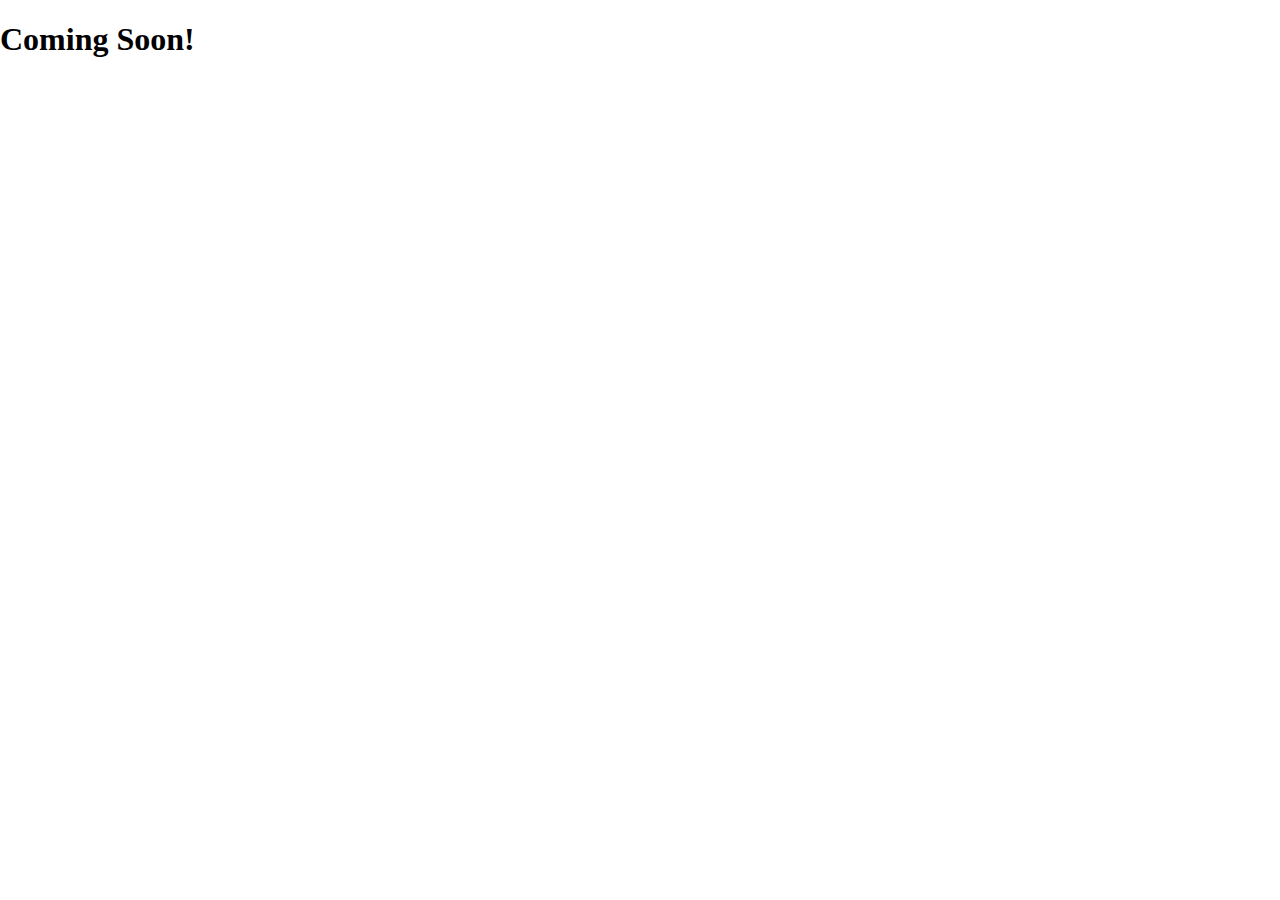
==== index.html @ 394163b6 "Basic starting point" ====
<!DOCTYPE html>
<html>
    <head>
        <meta name="viewport" content="width=device-width, initial-scale=1">
        <link rel="stylesheet" href="css/styles.css">
        <meta name="author" content="Susan Briggs">
        <meta name="description" content="Learning project - role playing game from Scrimba.com">
        <title>Susan's Scrimba.com Role Playing Game</title>
        <meta name="keywords" content="JavaScript, Scrimba, RPG">
    </head>
    <body>
        <h1> Coming Soon!</h1>
    </body>
</html>
---- css/styles.css ----
body{
    margin: 0;
}
img{
    max-width: 100%;
}
/* ---------------------- */
/* typography */
/* ---------------------- */

/* ---------------------- */
/* layout */
/* ---------------------- */
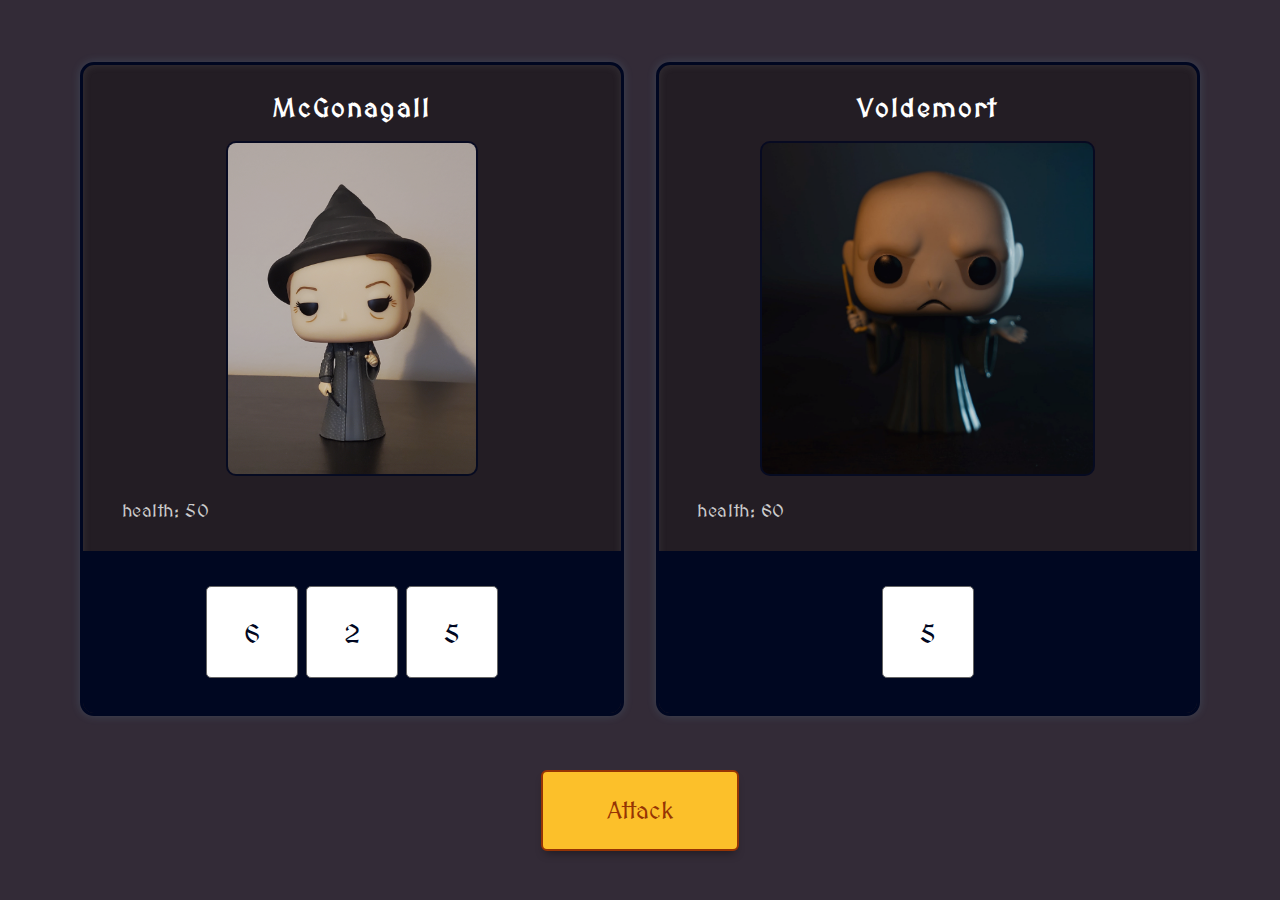
==== commit 0e71300b: "Part 2 complete" ====
--- a/index.html
+++ b/index.html
@@ -7,8 +7,22 @@
         <meta name="description" content="Learning project - role playing game from Scrimba.com">
         <title>Susan's Scrimba.com Role Playing Game</title>
         <meta name="keywords" content="JavaScript, Scrimba, RPG">
+        <link rel="preconnect" href="https://fonts.googleapis.com">
+        <link rel="preconnect" href="https://fonts.gstatic.com" crossorigin>
+        <link href="https://fonts.googleapis.com/css2?family=MedievalSharp&display=swap" rel="stylesheet">
     </head>
     <body>
-        <h1> Coming Soon!</h1>
+        <main>
+            <div id="hero">
+
+            </div>
+            <div id="villian">
+
+            </div>
+        </main>
+        <section id="actions">
+            <button id="attack-button">Attack</button>
+        </section>
+        <script src="js/index.js" type="module"></script>
     </body>
 </html>--- a/css/styles.css
+++ b/css/styles.css
@@ -1,14 +1,198 @@
+html, body {
+    padding: 0;
+    margin: 0;    
+    background: rgb(51,43,55);
+    background: radial-gradient(circle, rgba(51,43,55,1) 0%, rgba(51,43,55,1) 100%);
+    display: flex;
+    flex-direction: column;
+    align-items: center;
+    color:#fff;
+    font-family: 'MedievalSharp', cursive;
+}
+main {
+    display:flex;
+    flex-direction: column;
+    align-items: center;
+    margin-top: .5rem;
+} 
 
-body{
-    margin: 0;
+.character-card {
+    margin-top: .5rem;
+    height:40vh;
+    width: 70vw;
+    max-width: 260px;
+    max-height: 400px;
+    /* without min height the health display disappears when it scales small */
+    min-height: 300px;
+    padding: 1vh 1vw;
+    font-size: 1.6rem;
+    color: white;
+    border-radius: 14px;
+    position: relative;
+    background: #231d24;
+    text-align: center;
+    overflow: hidden;
+    border: 0.2rem solid #000721;
+    box-shadow: inset 0px 0px 6px 2px rgba(100,100,100,0.2),
+                0px 0px 10px rgba(117,182,214,0.2);
 }
-img{
-    max-width: 100%;
+
+.name {
+    margin: 1vh 0;
+    width:100%;
+    letter-spacing: 0.08em;
+    font-size: 90%;
 }
-/* ---------------------- */
-/* typography */
-/* ---------------------- */
 
-/* ---------------------- */
-/* layout */
-/* ---------------------- */
+.avatar {
+    object-fit: cover;
+    border: 2px solid #000721;
+    max-width: 90%;
+    max-height: 70%;
+    opacity: 0.8;
+    border-radius: 10px;
+    background-color: rgba(0, 7, 33, 0.8);
+}
+
+.health {
+    font-size:1.1rem;
+    font-weight: normal;
+    width:90%;
+    text-align: left;
+    margin: 1vh 5%;
+    color:#ccc;
+    letter-spacing: 0.03em
+}
+
+.health b {
+    font-weight: bold;
+    color:#fff;
+}
+
+.health-bar-outer {
+    background: #171217;
+    height: 1vh;
+    width:90%;
+    margin: 0 5%;
+    border-radius: 2px;
+}
+
+.health-bar-outer .health-bar-inner {
+    background: #466d34;
+    height: 100%;
+    border-radius: 2px;
+}
+
+.health-bar-outer .health-bar-inner.danger {
+    background:#d1435f;
+}
+
+.avatar-container{
+    width: 100%;
+    height: 80%;
+}
+
+.dice-container {
+    width:100%;
+    height: 20%;
+    position: absolute;
+    bottom:0;
+    left:0px;
+    right:0;
+    background: #000721;
+    display: flex;
+    justify-content: center;
+    align-items: center;
+    gap: .5rem;
+}
+
+.dice, .placeholder-dice{
+    height:5.5vh;
+    width:5.5vh;
+    background: #fff;   
+    border-radius: 5px;
+    border:1px solid #666;
+    color:#000721;
+    text-align: center;
+    line-height: 6vh;
+}
+
+.dice-container .placeholder-dice{
+    background-color: transparent;
+}
+
+button {
+    margin-top: .5rem;
+    font-family: 'MedievalSharp', cursive;
+    background-color: #fcc02a;
+    border: 2px solid #963404;
+    outline: none;
+    padding-left:5vw;
+    padding-right:5vw;
+    text-align: center;
+    text-decoration: none;
+    display: inline-block;
+    font-size: 1.5rem;
+    border-radius: 6px;
+    cursor: pointer;
+    color:#963404;
+    height:9vh;
+    box-shadow: 0px 6px 10px -4px rgba(0,0,0,0.4);
+}
+
+button:focus { outline: 0 }
+
+.end-game{
+    margin-top: 25%;
+    text-align: center;
+}
+
+.end-emoji{
+    font-size: 80px;
+}
+
+/* media query */
+@media(min-width:550px){
+    main {
+         flex-direction: row;
+         margin:6vh 5vw;
+         justify-content: center;
+         width:86vw;
+         gap: 2rem;
+     } 
+    button {
+        margin-top: 0;
+    }
+    .dice-container .dice, .dice-container .placeholder-dice{
+        width:10vh;
+        height: 10vh;
+        line-height: 10.5vh;
+    }
+    .avatar-container{
+        height: 75%;
+    }
+    .dice-container {
+        height: 25%;
+        border-bottom-left-radius: 3px;
+        border-bottom-right-radius: 3px;
+    }
+    .character-card {
+        border: 0.2rem solid #000721;
+        height:70vh;
+        width:40vw;
+        max-height: unset;
+        max-width: unset;
+        min-height: 430px;
+        
+    }    
+    .health {
+        margin: 2vh 5%;
+    }
+    .avatar {
+        /* width: 25vh; */
+    }
+    .name {
+        margin: 2vh 0;
+        font-size: 100%;
+    }
+}
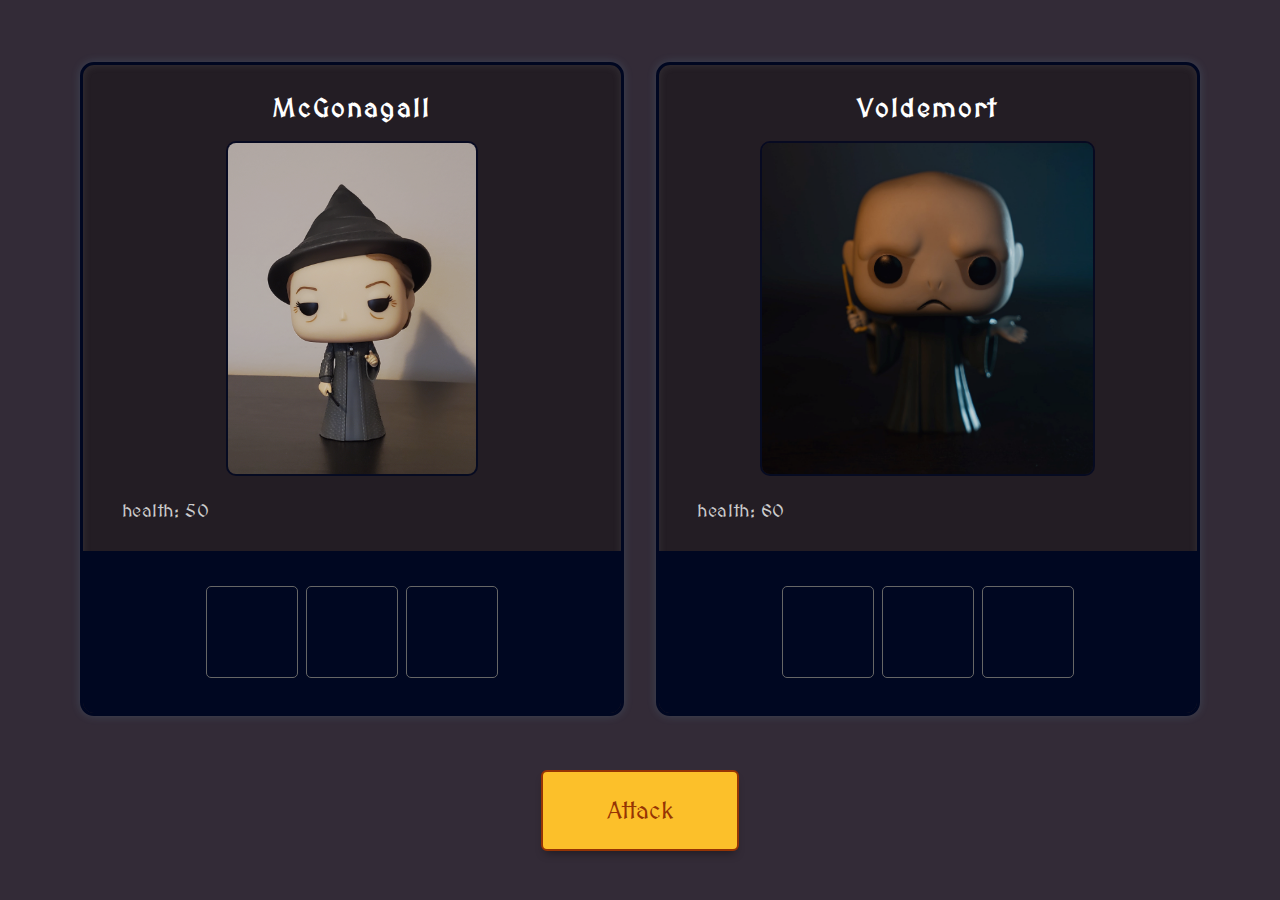
==== commit cabbde51: "almost fully working" ====
--- a/index.html
+++ b/index.html
@@ -12,16 +12,15 @@
         <link href="https://fonts.googleapis.com/css2?family=MedievalSharp&display=swap" rel="stylesheet">
     </head>
     <body>
-        <main>
+        <main id="main">
             <div id="hero">
-
             </div>
             <div id="villian">
-
             </div>
         </main>
         <section id="actions">
             <button id="attack-button">Attack</button>
+            <button id="reset-button">New Game</button>
         </section>
         <script src="js/index.js" type="module"></script>
     </body>
--- a/css/styles.css
+++ b/css/styles.css
@@ -143,7 +143,7 @@
 button:focus { outline: 0 }
 
 .end-game{
-    margin-top: 25%;
+    /* margin-top: 25%; */
     text-align: center;
 }
 
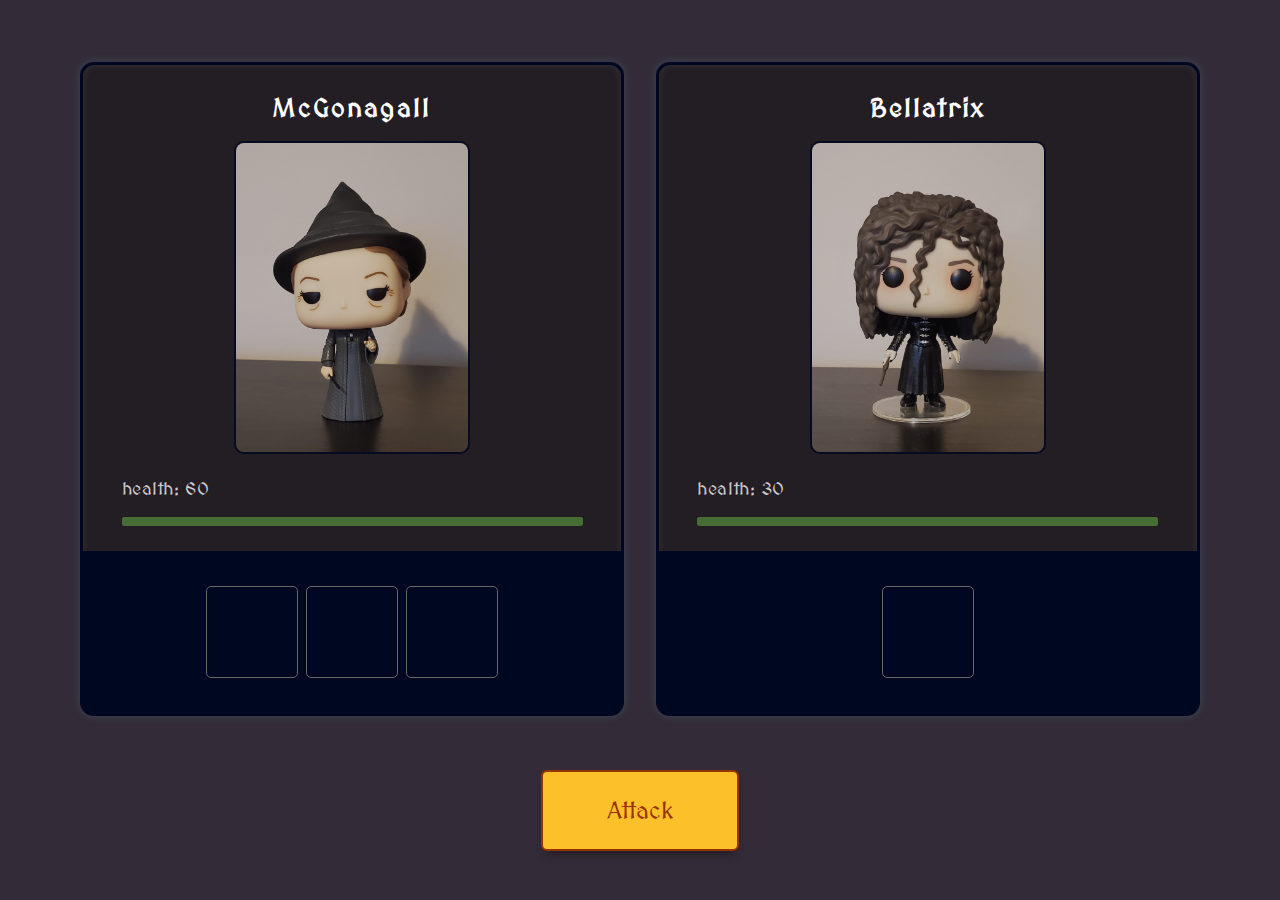
==== commit bb18d836: "ready to test out flex" ====
--- a/index.html
+++ b/index.html
@@ -14,13 +14,20 @@
     <body>
         <main id="main">
             <div id="hero">
+                <div class="character-card">
+
+                </div>
             </div>
             <div id="villian">
+                <div class="character-card">
+                    
+                </div>
             </div>
         </main>
         <section id="actions">
             <button id="attack-button">Attack</button>
             <button id="reset-button">New Game</button>
+            <button id="next-button">Next Round</button>
         </section>
         <script src="js/index.js" type="module"></script>
     </body>
--- a/css/styles.css
+++ b/css/styles.css
@@ -89,7 +89,7 @@
 
 .avatar-container{
     width: 100%;
-    height: 80%;
+    height: 70%;
 }
 
 .dice-container {
@@ -150,6 +150,12 @@
 .end-emoji{
     font-size: 80px;
 }
+.dead{
+    position: relative;
+    top: 200px;
+    left: 50px;
+    /* font-size: 100px; */
+}
 
 /* media query */
 @media(min-width:550px){
@@ -169,7 +175,7 @@
         line-height: 10.5vh;
     }
     .avatar-container{
-        height: 75%;
+        height: 70%;
     }
     .dice-container {
         height: 25%;
@@ -188,11 +194,9 @@
     .health {
         margin: 2vh 5%;
     }
-    .avatar {
-        /* width: 25vh; */
-    }
     .name {
         margin: 2vh 0;
         font-size: 100%;
     }
-}
+
+}
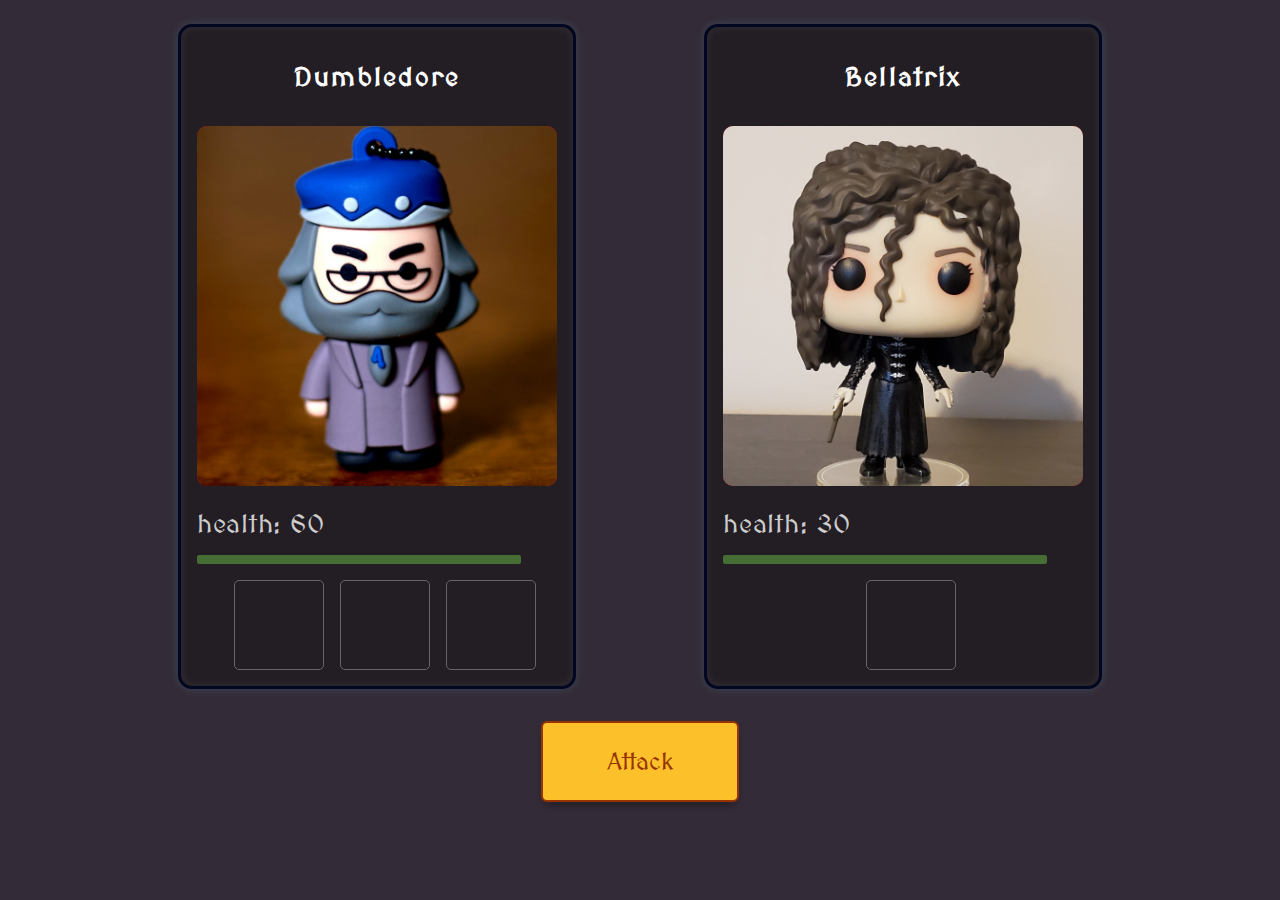
==== commit cd937c70: "add pause time" ====
--- a/index.html
+++ b/index.html
@@ -2,7 +2,7 @@
 <html>
     <head>
         <meta name="viewport" content="width=device-width, initial-scale=1">
-        <link rel="stylesheet" href="css/styles.css">
+        <link rel="stylesheet" href="css/styling.css">
         <meta name="author" content="Susan Briggs">
         <meta name="description" content="Learning project - role playing game from Scrimba.com">
         <title>Susan's Scrimba.com Role Playing Game</title>
@@ -20,7 +20,7 @@
             </div>
             <div id="villian">
                 <div class="character-card">
-                    
+
                 </div>
             </div>
         </main>
--- a/css/styling.css
+++ b/css/styling.css
@@ -0,0 +1,163 @@
+* {
+    box-sizing: border-box;
+}
+
+body{
+    margin: 0;
+    padding: 0;
+    background: rgb(51,43,55);
+    background: radial-gradient(circle, rgba(51,43,55,1) 0%, rgba(51,43,55,1) 100%);
+    color:#fff;
+    font-family: 'MedievalSharp', cursive;
+}
+main{
+    display: flex;
+    flex-direction: column;
+}
+
+img {
+    /* max-width: 200px;
+    max-height: 200px; */
+    object-fit: cover;
+}
+#hero,
+#villian{
+    margin: 1.5rem 0;
+}
+.character-card{
+    min-height: 70vh;
+    display: flex;
+    flex-direction: column;
+    justify-content: space-between;
+
+    border: 0.2rem solid #000721;
+    box-shadow: inset 0px 0px 6px 2px rgba(100,100,100,0.2),
+    0px 0px 10px rgba(117,182,214,0.2);
+    background: #231d24;
+    border-radius: 14px;
+    padding: 0 1rem;
+}
+.avatar-container{
+    max-height: min-content;
+}
+.avatar{
+    border-radius: 10px;
+    background-color: rgba(248, 3, 3, 1);
+    width: 60%;
+    max-height: 60%;
+    object-fit: fill;
+}
+
+/* typography */
+.character-card{
+    text-align: center;
+    font-size: 1.6rem;
+    color: white;
+}
+.name{
+    letter-spacing: 0.08em;
+}
+.health{
+    color:#ccc;
+    letter-spacing: 0.03em;
+    text-align: left;
+    margin-top: 1rem;
+    margin-bottom: 1rem;
+}
+.health b {
+    font-weight: bold;
+    color:#fff;
+
+}
+
+.health-bar-outer {
+    background: #171217;
+    height: 1vh;
+    width:90%;
+    border-radius: 2px;
+}
+
+.health-bar-outer .health-bar-inner {
+    background: #466d34;
+    height: 100%;
+    border-radius: 2px;
+}
+
+.health-bar-outer .health-bar-inner.danger {
+    background:#d1435f;
+}
+
+#actions{
+    text-align: center;
+}
+button {
+    margin-top: .5rem;
+    font-family: 'MedievalSharp', cursive;
+    background-color: #fcc02a;
+    border: 2px solid #963404;
+    outline: none;
+    padding-left:5vw;
+    padding-right:5vw;
+    text-align: center;
+    text-decoration: none;
+    display: inline-block;
+    font-size: 1.5rem;
+    border-radius: 6px;
+    cursor: pointer;
+    color:#963404;
+    height:9vh;
+    box-shadow: 0px 6px 10px -4px rgba(0,0,0,0.4);
+}
+
+button:focus { outline: 0 }
+
+/* DICE AREA */
+.dice-container{
+    display: flex;
+    justify-content: center;
+    padding-top: 1rem;
+    padding-bottom: 1rem;
+    max-height: 10%;
+}
+.placeholder-dice,
+.dice{
+    min-height: 10vh;
+    min-width: 10vh;
+    background: #fff;   
+    border-radius: 5px;
+    border:1px solid #666;
+    color:#000721;
+    text-align: center;
+    margin-left: 1rem;
+    line-height: 2.5em;
+}
+.dice-container .placeholder-dice{
+    background-color: transparent;
+}
+.dice{
+    display: flex;
+    align-items: center;
+    justify-content: center;
+}
+.dice p{
+    flex: 0 2 5em
+}
+
+/* media query */
+@media(min-width:600px){
+    main{
+        flex-direction: row;
+        justify-content: center;
+
+    }
+    .character-card{
+        max-height: 80vh;
+        margin-left:5vw;
+        margin-right:5vw
+    }
+    .avatar{
+        min-width: 40vh;
+        max-height: 40vh;
+        object-fit: cover;
+    }
+}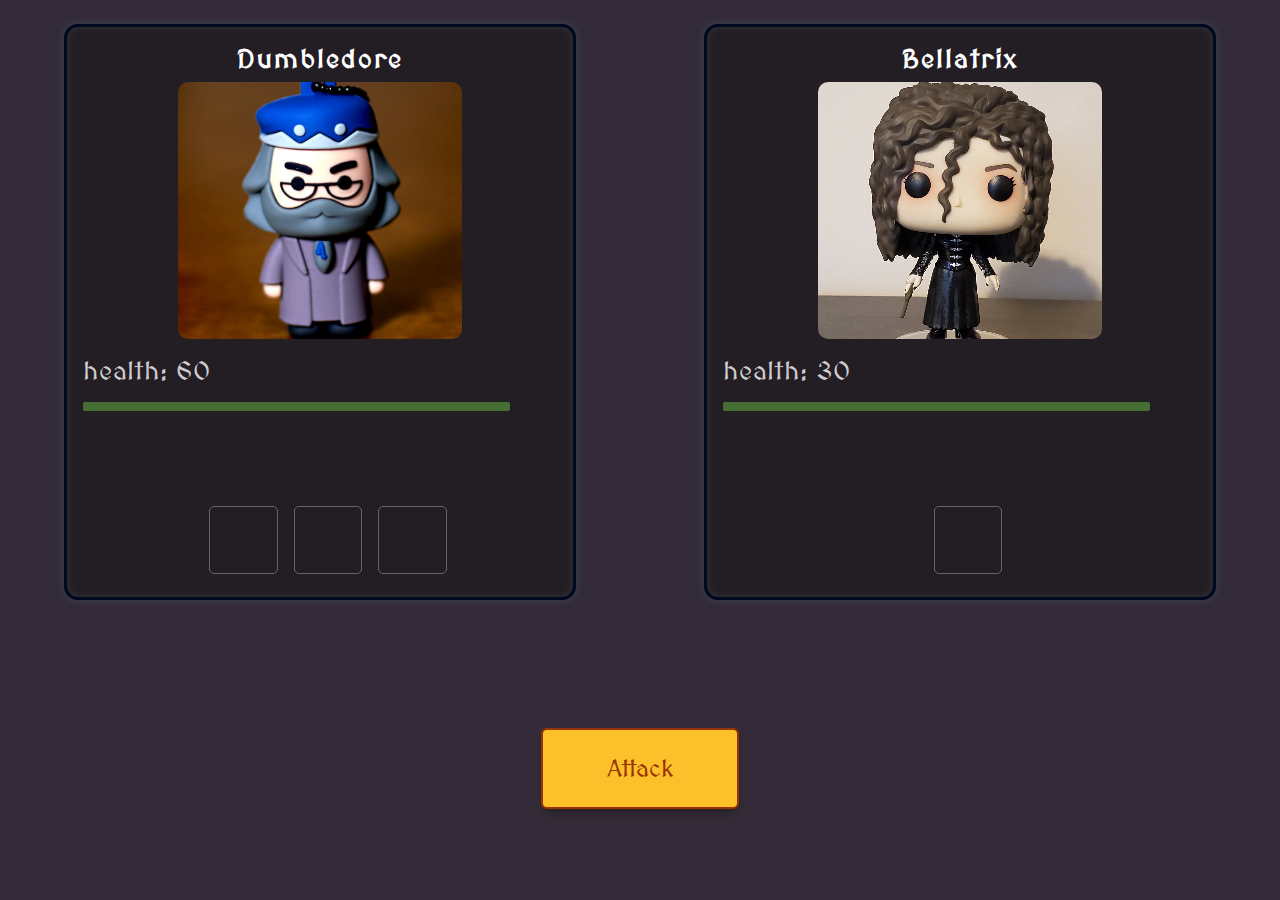
==== commit 003b78f9: "Finished" ====
--- a/index.html
+++ b/index.html
@@ -13,21 +13,18 @@
     </head>
     <body>
         <main id="main">
-            <div id="hero">
-                <div class="character-card">
+            <div id="hero" class="character-card">
 
-                </div>
             </div>
-            <div id="villian">
-                <div class="character-card">
+            <div id="villian" class="character-card">
 
-                </div>
             </div>
         </main>
         <section id="actions">
+            <div id="end-game"></div>
             <button id="attack-button">Attack</button>
             <button id="reset-button">New Game</button>
-            <button id="next-button">Next Round</button>
+            <button id="next-button">Confront the next villian</button>
         </section>
         <script src="js/index.js" type="module"></script>
     </body>
--- a/css/styling.css
+++ b/css/styling.css
@@ -15,20 +15,10 @@
     flex-direction: column;
 }
 
-img {
-    /* max-width: 200px;
-    max-height: 200px; */
-    object-fit: cover;
-}
-#hero,
-#villian{
-    margin: 1.5rem 0;
-}
 .character-card{
-    min-height: 70vh;
-    display: flex;
-    flex-direction: column;
-    justify-content: space-between;
+    margin: 1.5rem auto;
+    height: 50vh;
+    width: 90%;
 
     border: 0.2rem solid #000721;
     box-shadow: inset 0px 0px 6px 2px rgba(100,100,100,0.2),
@@ -36,38 +26,27 @@
     background: #231d24;
     border-radius: 14px;
     padding: 0 1rem;
+    
+    display: flex;
+    flex-direction: column;
+    justify-content: space-between;
+
 }
 .avatar-container{
-    max-height: min-content;
+    height: 75%;
+    /* border: red 1px solid; */
 }
 .avatar{
     border-radius: 10px;
-    background-color: rgba(248, 3, 3, 1);
+    background-color: rgba(132, 3, 3, 0.689);
     width: 60%;
-    max-height: 60%;
-    object-fit: fill;
-}
-
-/* typography */
-.character-card{
-    text-align: center;
-    font-size: 1.6rem;
-    color: white;
-}
-.name{
-    letter-spacing: 0.08em;
-}
-.health{
-    color:#ccc;
-    letter-spacing: 0.03em;
-    text-align: left;
-    margin-top: 1rem;
-    margin-bottom: 1rem;
-}
-.health b {
-    font-weight: bold;
-    color:#fff;
-
+    height: 60%;
+    margin: 0 auto;
+    background-size: cover;
+    background-position: center;
+    background-image: url("../images/hero.jpg");
+    display: flex;
+    align-items: center;
 }
 
 .health-bar-outer {
@@ -89,6 +68,7 @@
 
 #actions{
     text-align: center;
+    padding-bottom: 2rem;
 }
 button {
     margin-top: .5rem;
@@ -115,14 +95,16 @@
 .dice-container{
     display: flex;
     justify-content: center;
-    padding-top: 1rem;
-    padding-bottom: 1rem;
-    max-height: 10%;
+    align-items: center;
+    /* padding-top: 1rem;
+    padding-bottom: 1rem; */
+    height: 20%;
+    /* border: red solid 1px; */
 }
 .placeholder-dice,
 .dice{
-    min-height: 10vh;
-    min-width: 10vh;
+    aspect-ratio: 1/1;
+    height: 60%;
     background: #fff;   
     border-radius: 5px;
     border:1px solid #666;
@@ -143,21 +125,60 @@
     flex: 0 2 5em
 }
 
+/* typography */
+.character-card{
+    text-align: center;
+    font-size: 1.6rem;
+    color: white;
+}
+.name{
+    letter-spacing: 0.08em;
+}
+.health{
+    color:#ccc;
+    letter-spacing: 0.03em;
+    text-align: left;
+    margin-top: 1rem;
+    margin-bottom: 1rem;
+}
+.health b {
+    font-weight: bold;
+    color:#fff;
+
+}
+h4{
+    margin-top: 1rem;
+    margin-bottom: .5rem;
+}
+#end-game{
+    font-size: 2rem;
+}
+
 /* media query */
-@media(min-width:600px){
+@media (min-width:600px){
     main{
         flex-direction: row;
         justify-content: center;
-
+        min-height: 400px;
     }
     .character-card{
-        max-height: 80vh;
+        max-width: 45%;
+        max-height: 50vh;
         margin-left:5vw;
-        margin-right:5vw
+        margin-right:5vw;
+        min-height: 350px;
     }
-    .avatar{
-        min-width: 40vh;
-        max-height: 40vh;
-        object-fit: cover;
+
+}
+@media (min-height:660px) and (min-width: 600px){
+    main{
+        height: 80vh;
+        min-height: 400px;
     }
+    .character-card{
+        max-height: 90vh;
+        height: 80%;
+        min-height: 35px;
+    }
+
 }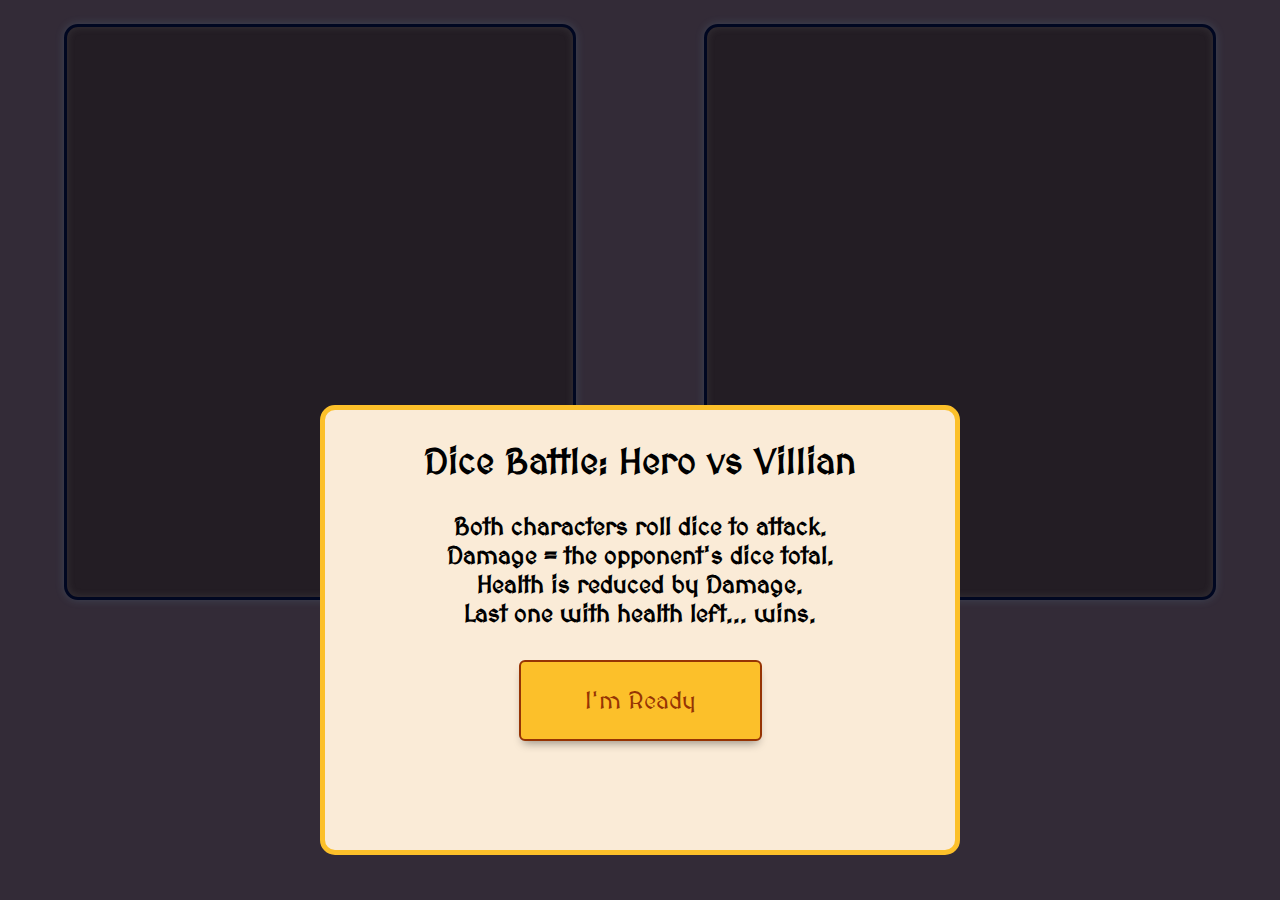
==== commit fb5f3abc: "refactor for instructions" ====
--- a/index.html
+++ b/index.html
@@ -20,11 +20,10 @@
 
             </div>
         </main>
+        <div id="modal"><div id="modal-content"><div id="game-message"></div><button id="close-button">I'm Ready</button></div></div> 
         <section id="actions">
             <div id="end-game"></div>
             <button id="attack-button">Attack</button>
-            <button id="reset-button">New Game</button>
-            <button id="next-button">Confront the next villian</button>
         </section>
         <script src="js/index.js" type="module"></script>
     </body>
--- a/css/styling.css
+++ b/css/styling.css
@@ -90,6 +90,29 @@
 }
 
 button:focus { outline: 0 }
+#modal{
+    /* hidden by default */
+    display: none;
+    position: fixed;
+    z-index: 1;
+    top: 0;
+    left: 0;
+    width: 50vw;
+    height: 50vh;
+    margin-left:25vw;
+    margin-top: 45vh;
+    overflow: auto;
+    background-color: antiquewhite;
+    border-radius: 15px;
+    border: 5px solid #fcc02a;
+}
+#modal-content{
+    background-color:antiquewhite;
+    color: black;
+    font-weight: bold;
+    text-align: center;
+    font-size: 1.5rem;
+}
 
 /* DICE AREA */
 .dice-container{
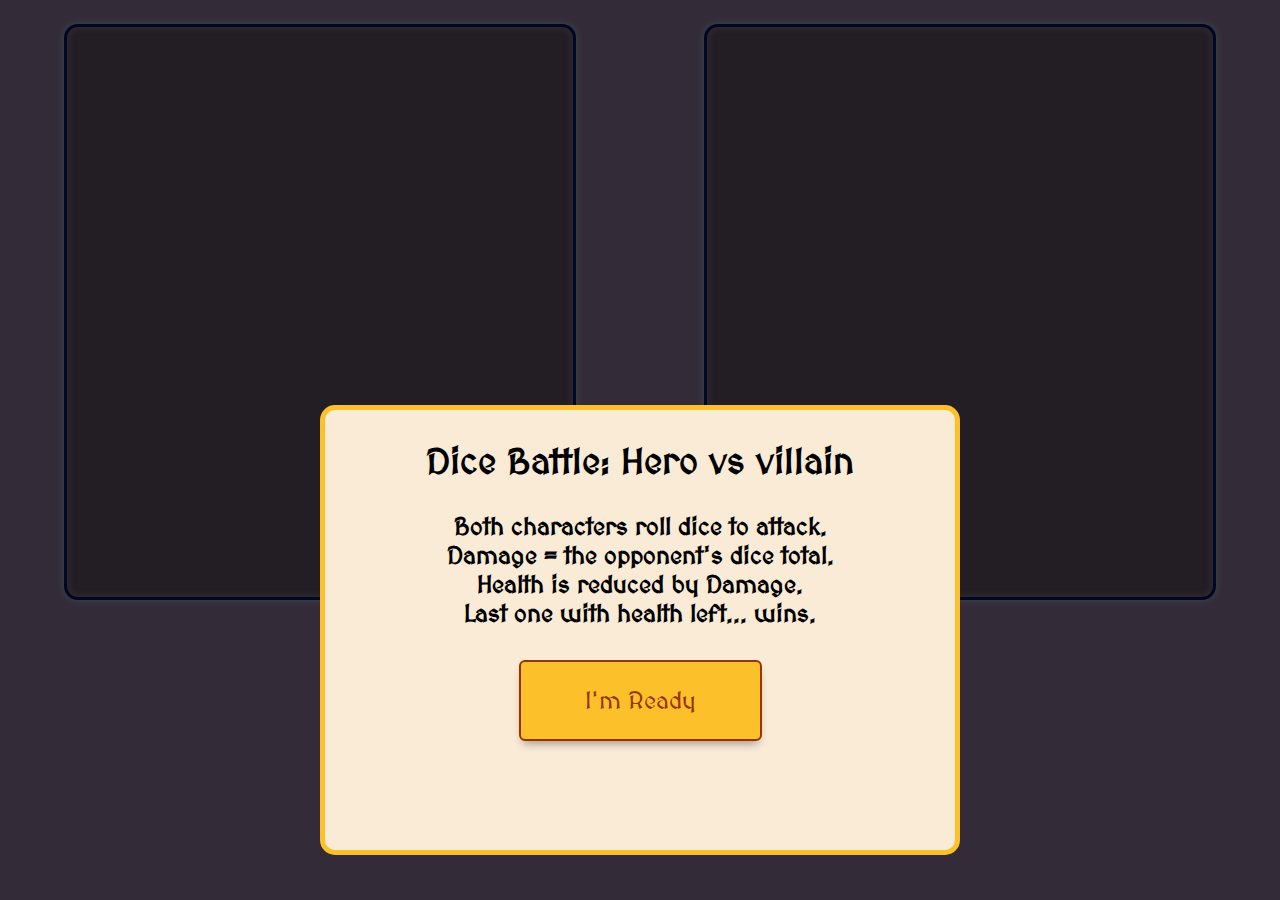
==== commit 8db1bdf6: "OMG I misspelled villain" ====
--- a/index.html
+++ b/index.html
@@ -16,7 +16,7 @@
             <div id="hero" class="character-card">
 
             </div>
-            <div id="villian" class="character-card">
+            <div id="villain" class="character-card">
 
             </div>
         </main>
--- a/css/styling.css
+++ b/css/styling.css
@@ -176,6 +176,11 @@
 #end-game{
     font-size: 2rem;
 }
+.chance{
+    font-size: 1rem;
+    font-style: italic;
+
+}
 
 /* media query */
 @media (min-width:600px){
